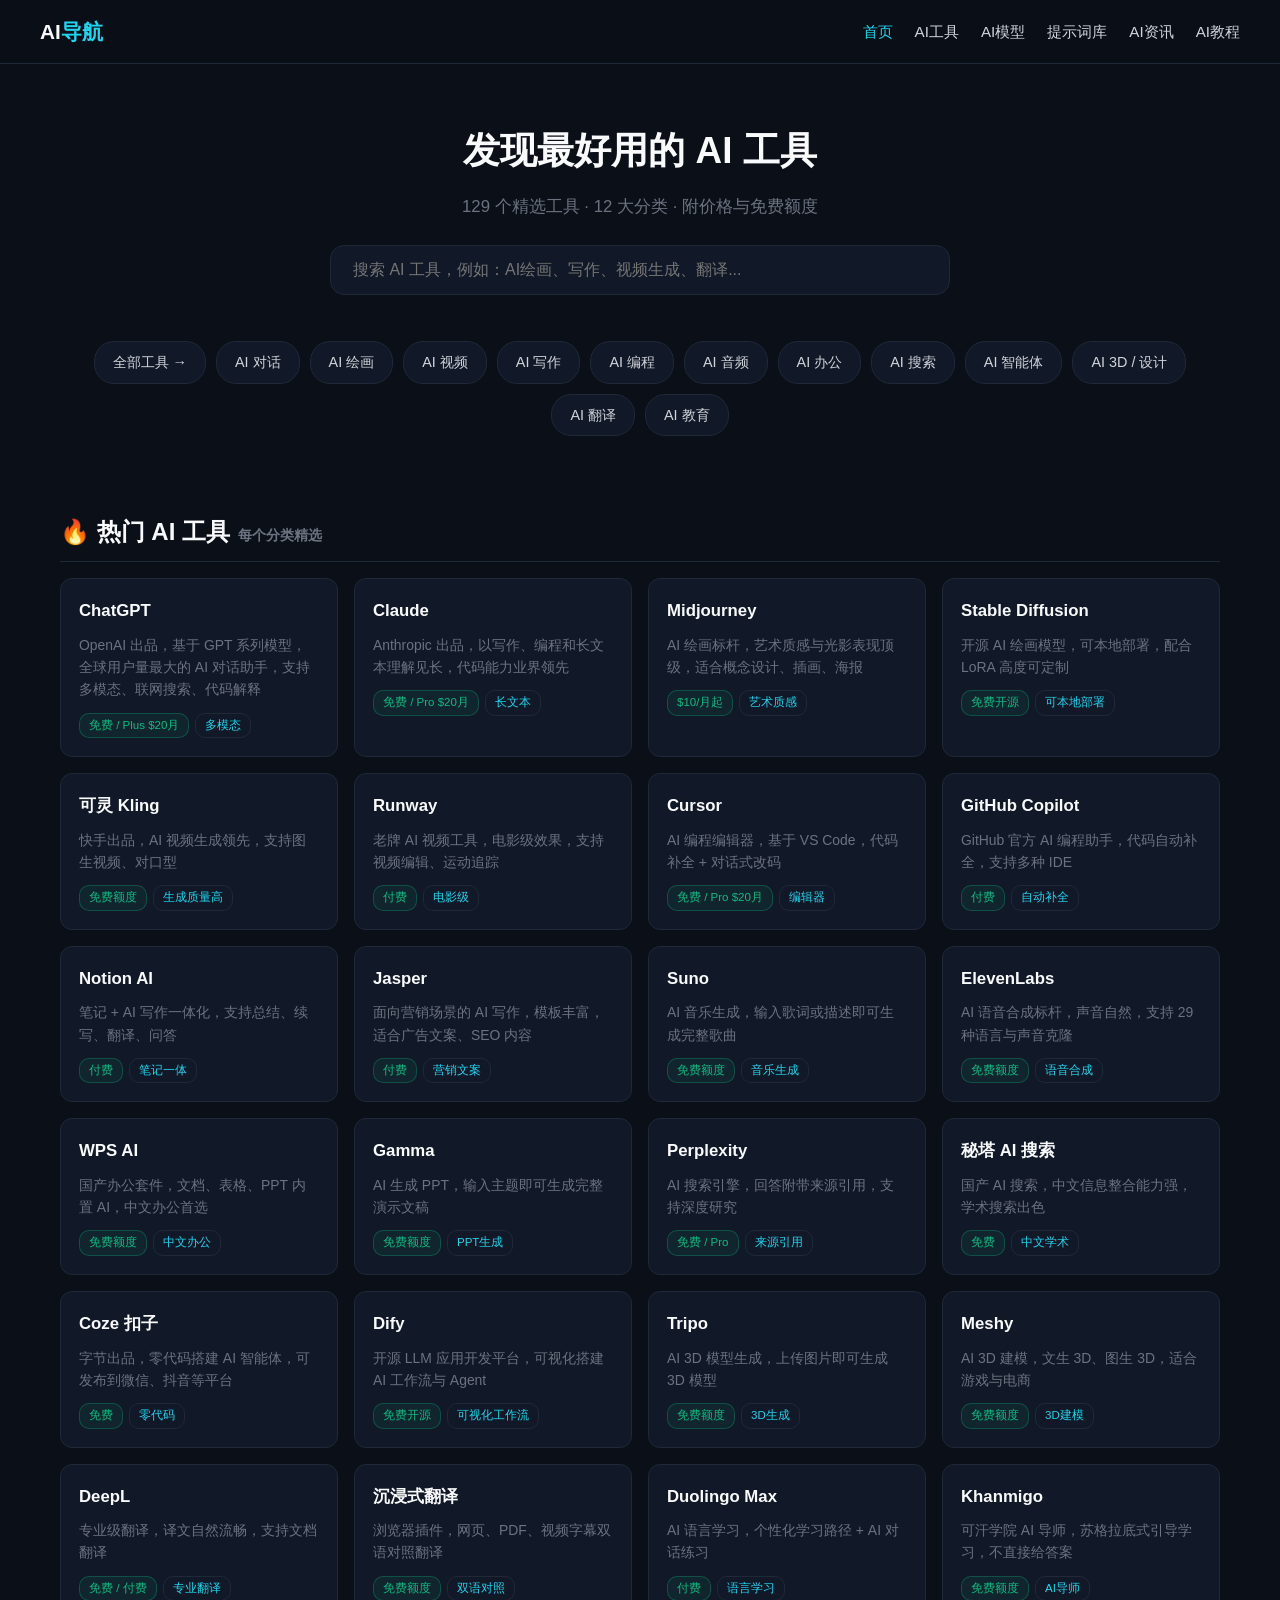
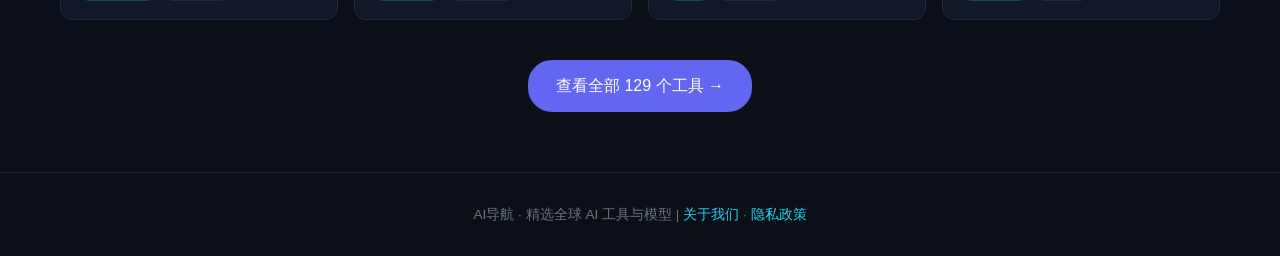
==== index.html @ 82794724 "AI导航站：129个AI工具 + 30篇资讯 + 20篇教程 + 15个提示词场景" ====
<!DOCTYPE html>
<html lang="zh-CN">
<head>
<meta charset="UTF-8">
<meta name="viewport" content="width=device-width, initial-scale=1.0">
<title>AI导航 - AI工具大全 | AI模型合集 | 提示词库 | AI资讯教程</title>
<meta name="description" content="最全的AI导航站：129个精选AI工具、AI大模型合集、专业提示词库、最新AI资讯与免费教程。找AI工具，上AI导航。">
<meta name="keywords" content="AI导航,AI工具,AI工具合集,AI模型,提示词库,ChatGPT,AI绘画,AI视频,AI写作">
<link rel="stylesheet" href="css/style.css">
</head>
<body>
<header>
  <div class="container nav">
    <div class="logo">AI<span>导航</span></div>
    <nav class="nav-links">
      <a href="index.html" class="active">首页</a>
      <a href="tools.html">AI工具</a>
      <a href="models.html">AI模型</a>
      <a href="prompts.html">提示词库</a>
      <a href="news.html">AI资讯</a>
      <a href="learn.html">AI教程</a>
    </nav>
  </div>
</header>
<main class="container">

  <div class="hero">
    <h1>发现最好用的 AI 工具</h1>
    <p>129 个精选工具 · 12 大分类 · 附价格与免费额度</p>
    <div class="search-box">
      <input type="text" id="searchInput" placeholder="搜索 AI 工具，例如：AI绘画、写作、视频生成、翻译...">
    </div>
  </div>

  <div class="cats">
    <a class="cat-btn" href="tools.html">全部工具 →</a>
    <a class="cat-btn" href="tools.html#chat">AI 对话</a>
    <a class="cat-btn" href="tools.html#image">AI 绘画</a>
    <a class="cat-btn" href="tools.html#video">AI 视频</a>
    <a class="cat-btn" href="tools.html#write">AI 写作</a>
    <a class="cat-btn" href="tools.html#code">AI 编程</a>
    <a class="cat-btn" href="tools.html#audio">AI 音频</a>
    <a class="cat-btn" href="tools.html#office">AI 办公</a>
    <a class="cat-btn" href="tools.html#search">AI 搜索</a>
    <a class="cat-btn" href="tools.html#agent">AI 智能体</a>
    <a class="cat-btn" href="tools.html#design3d">AI 3D / 设计</a>
    <a class="cat-btn" href="tools.html#translate">AI 翻译</a>
    <a class="cat-btn" href="tools.html#edu">AI 教育</a>
  </div>

  <h2 class="section-title">🔥 热门 AI 工具<small>每个分类精选</small></h2>
  <div class="grid">
    <a class="card" data-cat="chat" href="tools.html#chat" rel="noopener">
      <h3>ChatGPT</h3>
      <p class="desc">OpenAI 出品，基于 GPT 系列模型，全球用户量最大的 AI 对话助手，支持多模态、联网搜索、代码解释</p>
      <div class="meta">
        <span class="price">免费 / Plus $20月</span>
        <span class="tag">多模态</span>
      </div>
    </a>
    <a class="card" data-cat="chat" href="tools.html#chat" rel="noopener">
      <h3>Claude</h3>
      <p class="desc">Anthropic 出品，以写作、编程和长文本理解见长，代码能力业界领先</p>
      <div class="meta">
        <span class="price">免费 / Pro $20月</span>
        <span class="tag">长文本</span>
      </div>
    </a>
    <a class="card" data-cat="image" href="tools.html#image" rel="noopener">
      <h3>Midjourney</h3>
      <p class="desc">AI 绘画标杆，艺术质感与光影表现顶级，适合概念设计、插画、海报</p>
      <div class="meta">
        <span class="price">$10/月起</span>
        <span class="tag">艺术质感</span>
      </div>
    </a>
    <a class="card" data-cat="image" href="tools.html#image" rel="noopener">
      <h3>Stable Diffusion</h3>
      <p class="desc">开源 AI 绘画模型，可本地部署，配合 LoRA 高度可定制</p>
      <div class="meta">
        <span class="price">免费开源</span>
        <span class="tag">可本地部署</span>
      </div>
    </a>
    <a class="card" data-cat="video" href="tools.html#video" rel="noopener">
      <h3>可灵 Kling</h3>
      <p class="desc">快手出品，AI 视频生成领先，支持图生视频、对口型</p>
      <div class="meta">
        <span class="price">免费额度</span>
        <span class="tag">生成质量高</span>
      </div>
    </a>
    <a class="card" data-cat="video" href="tools.html#video" rel="noopener">
      <h3>Runway</h3>
      <p class="desc">老牌 AI 视频工具，电影级效果，支持视频编辑、运动追踪</p>
      <div class="meta">
        <span class="price">付费</span>
        <span class="tag">电影级</span>
      </div>
    </a>
    <a class="card" data-cat="code" href="tools.html#code" rel="noopener">
      <h3>Cursor</h3>
      <p class="desc">AI 编程编辑器，基于 VS Code，代码补全 + 对话式改码</p>
      <div class="meta">
        <span class="price">免费 / Pro $20月</span>
        <span class="tag">编辑器</span>
      </div>
    </a>
    <a class="card" data-cat="code" href="tools.html#code" rel="noopener">
      <h3>GitHub Copilot</h3>
      <p class="desc">GitHub 官方 AI 编程助手，代码自动补全，支持多种 IDE</p>
      <div class="meta">
        <span class="price">付费</span>
        <span class="tag">自动补全</span>
      </div>
    </a>
    <a class="card" data-cat="write" href="tools.html#write" rel="noopener">
      <h3>Notion AI</h3>
      <p class="desc">笔记 + AI 写作一体化，支持总结、续写、翻译、问答</p>
      <div class="meta">
        <span class="price">付费</span>
        <span class="tag">笔记一体</span>
      </div>
    </a>
    <a class="card" data-cat="write" href="tools.html#write" rel="noopener">
      <h3>Jasper</h3>
      <p class="desc">面向营销场景的 AI 写作，模板丰富，适合广告文案、SEO 内容</p>
      <div class="meta">
        <span class="price">付费</span>
        <span class="tag">营销文案</span>
      </div>
    </a>
    <a class="card" data-cat="audio" href="tools.html#audio" rel="noopener">
      <h3>Suno</h3>
      <p class="desc">AI 音乐生成，输入歌词或描述即可生成完整歌曲</p>
      <div class="meta">
        <span class="price">免费额度</span>
        <span class="tag">音乐生成</span>
      </div>
    </a>
    <a class="card" data-cat="audio" href="tools.html#audio" rel="noopener">
      <h3>ElevenLabs</h3>
      <p class="desc">AI 语音合成标杆，声音自然，支持 29 种语言与声音克隆</p>
      <div class="meta">
        <span class="price">免费额度</span>
        <span class="tag">语音合成</span>
      </div>
    </a>
    <a class="card" data-cat="office" href="tools.html#office" rel="noopener">
      <h3>WPS AI</h3>
      <p class="desc">国产办公套件，文档、表格、PPT 内置 AI，中文办公首选</p>
      <div class="meta">
        <span class="price">免费额度</span>
        <span class="tag">中文办公</span>
      </div>
    </a>
    <a class="card" data-cat="office" href="tools.html#office" rel="noopener">
      <h3>Gamma</h3>
      <p class="desc">AI 生成 PPT，输入主题即可生成完整演示文稿</p>
      <div class="meta">
        <span class="price">免费额度</span>
        <span class="tag">PPT生成</span>
      </div>
    </a>
    <a class="card" data-cat="search" href="tools.html#search" rel="noopener">
      <h3>Perplexity</h3>
      <p class="desc">AI 搜索引擎，回答附带来源引用，支持深度研究</p>
      <div class="meta">
        <span class="price">免费 / Pro</span>
        <span class="tag">来源引用</span>
      </div>
    </a>
    <a class="card" data-cat="search" href="tools.html#search" rel="noopener">
      <h3>秘塔 AI 搜索</h3>
      <p class="desc">国产 AI 搜索，中文信息整合能力强，学术搜索出色</p>
      <div class="meta">
        <span class="price">免费</span>
        <span class="tag">中文学术</span>
      </div>
    </a>
    <a class="card" data-cat="agent" href="tools.html#agent" rel="noopener">
      <h3>Coze 扣子</h3>
      <p class="desc">字节出品，零代码搭建 AI 智能体，可发布到微信、抖音等平台</p>
      <div class="meta">
        <span class="price">免费</span>
        <span class="tag">零代码</span>
      </div>
    </a>
    <a class="card" data-cat="agent" href="tools.html#agent" rel="noopener">
      <h3>Dify</h3>
      <p class="desc">开源 LLM 应用开发平台，可视化搭建 AI 工作流与 Agent</p>
      <div class="meta">
        <span class="price">免费开源</span>
        <span class="tag">可视化工作流</span>
      </div>
    </a>
    <a class="card" data-cat="design3d" href="tools.html#design3d" rel="noopener">
      <h3>Tripo</h3>
      <p class="desc">AI 3D 模型生成，上传图片即可生成 3D 模型</p>
      <div class="meta">
        <span class="price">免费额度</span>
        <span class="tag">3D生成</span>
      </div>
    </a>
    <a class="card" data-cat="design3d" href="tools.html#design3d" rel="noopener">
      <h3>Meshy</h3>
      <p class="desc">AI 3D 建模，文生 3D、图生 3D，适合游戏与电商</p>
      <div class="meta">
        <span class="price">免费额度</span>
        <span class="tag">3D建模</span>
      </div>
    </a>
    <a class="card" data-cat="translate" href="tools.html#translate" rel="noopener">
      <h3>DeepL</h3>
      <p class="desc">专业级翻译，译文自然流畅，支持文档翻译</p>
      <div class="meta">
        <span class="price">免费 / 付费</span>
        <span class="tag">专业翻译</span>
      </div>
    </a>
    <a class="card" data-cat="translate" href="tools.html#translate" rel="noopener">
      <h3>沉浸式翻译</h3>
      <p class="desc">浏览器插件，网页、PDF、视频字幕双语对照翻译</p>
      <div class="meta">
        <span class="price">免费额度</span>
        <span class="tag">双语对照</span>
      </div>
    </a>
    <a class="card" data-cat="edu" href="tools.html#edu" rel="noopener">
      <h3>Duolingo Max</h3>
      <p class="desc">AI 语言学习，个性化学习路径 + AI 对话练习</p>
      <div class="meta">
        <span class="price">付费</span>
        <span class="tag">语言学习</span>
      </div>
    </a>
    <a class="card" data-cat="edu" href="tools.html#edu" rel="noopener">
      <h3>Khanmigo</h3>
      <p class="desc">可汗学院 AI 导师，苏格拉底式引导学习，不直接给答案</p>
      <div class="meta">
        <span class="price">免费额度</span>
        <span class="tag">AI导师</span>
      </div>
    </a>
  </div>

  <div style="text-align:center; margin:40px 0;">
    <a href="tools.html" style="display:inline-block; background:var(--accent); color:#fff; padding:12px 28px; border-radius:24px; font-size:1em;">查看全部 129 个工具 →</a>
  </div>

</main>
<footer>
  <div class="container">
    <p>AI导航 · 精选全球 AI 工具与模型 | <a href="about.html">关于我们</a> · <a href="privacy.html">隐私政策</a></p>
  </div>
</footer>
<script src="js/main.js"></script>
</body>
</html>
---- css/style.css ----
/* AI导航站 - 全站样式 */
:root {
  --bg: #0b0f17; --card: #111827; --border: #1f2937; --text: #d1d5db;
  --heading: #f9fafb; --accent: #6366f1; --accent2: #22d3ee; --green: #10b981;
  --muted: #6b7280;
}
* { margin:0; padding:0; box-sizing:border-box; }
body { background:var(--bg); color:var(--text); font-family:-apple-system,"Microsoft YaHei","PingFang SC",sans-serif; line-height:1.7; }
a { color:inherit; text-decoration:none; }
.container { max-width:1200px; margin:0 auto; padding:0 20px; }

header { background:rgba(11,15,23,0.9); backdrop-filter:blur(10px); border-bottom:1px solid var(--border); position:sticky; top:0; z-index:100; }
.nav { display:flex; align-items:center; justify-content:space-between; padding:14px 0; }
.logo { font-size:1.3em; font-weight:700; color:var(--heading); }
.logo span { color:var(--accent2); }
.nav-links { display:flex; gap:22px; }
.nav-links a { color:var(--text); font-size:0.95em; }
.nav-links a:hover, .nav-links a.active { color:var(--accent2); }

.hero { text-align:center; padding:56px 0 26px; }
.hero h1 { font-size:2.3em; color:var(--heading); margin-bottom:10px; }
.hero p { color:var(--muted); margin-bottom:24px; font-size:1.05em; }
.search-box { max-width:620px; margin:0 auto; position:relative; }
.search-box input { width:100%; padding:15px 22px; border-radius:14px; border:1px solid var(--border); background:var(--card); color:var(--heading); font-size:1em; outline:none; }
.search-box input:focus { border-color:var(--accent); }

.cats { display:flex; flex-wrap:wrap; gap:10px; justify-content:center; padding:20px 0 40px; }
.cat-btn { padding:8px 18px; border-radius:20px; border:1px solid var(--border); background:var(--card); color:var(--text); cursor:pointer; font-size:0.9em; }
.cat-btn:hover, .cat-btn.active { background:var(--accent); color:#fff; border-color:var(--accent); }

.section-title { font-size:1.5em; color:var(--heading); margin:36px 0 16px; padding-bottom:8px; border-bottom:1px solid var(--border); }
.section-title small { color:var(--muted); font-size:0.6em; margin-left:8px; }
.grid { display:grid; grid-template-columns:repeat(auto-fill,minmax(260px,1fr)); gap:16px; }
.card { background:var(--card); border:1px solid var(--border); border-radius:12px; padding:18px; transition:transform .15s, border-color .15s; display:block; }
.card:hover { transform:translateY(-3px); border-color:var(--accent); }
.card h3 { color:var(--heading); font-size:1.05em; margin-bottom:8px; }
.card .desc { color:var(--muted); font-size:0.87em; margin-bottom:12px; line-height:1.6; }
.card .meta { display:flex; flex-wrap:wrap; gap:6px; }
.card .price { font-size:0.72em; color:var(--green); border:1px solid rgba(16,185,129,0.3); background:rgba(16,185,129,0.08); padding:2px 9px; border-radius:10px; }
.card .tag { font-size:0.72em; color:var(--accent2); border:1px solid var(--border); padding:2px 9px; border-radius:10px; }

table { width:100%; border-collapse:collapse; background:var(--card); border-radius:12px; overflow:hidden; margin:16px 0; }
th, td { padding:12px 16px; text-align:left; border-bottom:1px solid var(--border); font-size:0.92em; }
th { background:#1a2234; color:var(--heading); }
tr:hover td { background:#141b2b; }

.article { background:var(--card); border:1px solid var(--border); border-radius:12px; padding:22px; margin-bottom:16px; }
.article h3 { color:var(--heading); margin-bottom:8px; }
.article .date { color:var(--muted); font-size:0.8em; }
.article p { color:var(--text); margin-top:8px; }
.article pre { background:#1e293b; color:#e2e8f0; padding:12px 16px; border-radius:8px; overflow-x:auto; margin:12px 0; }
.article pre code { font-family:"Consolas","SF Mono",monospace; font-size:0.9em; }

footer { border-top:1px solid var(--border); margin-top:60px; padding:30px 0; text-align:center; color:var(--muted); font-size:0.85em; }
footer a { color:var(--accent2); }

@media (max-width:640px) {
  .hero h1 { font-size:1.6em; }
  .nav-links { gap:12px; }
  .nav-links a { font-size:0.85em; }
}
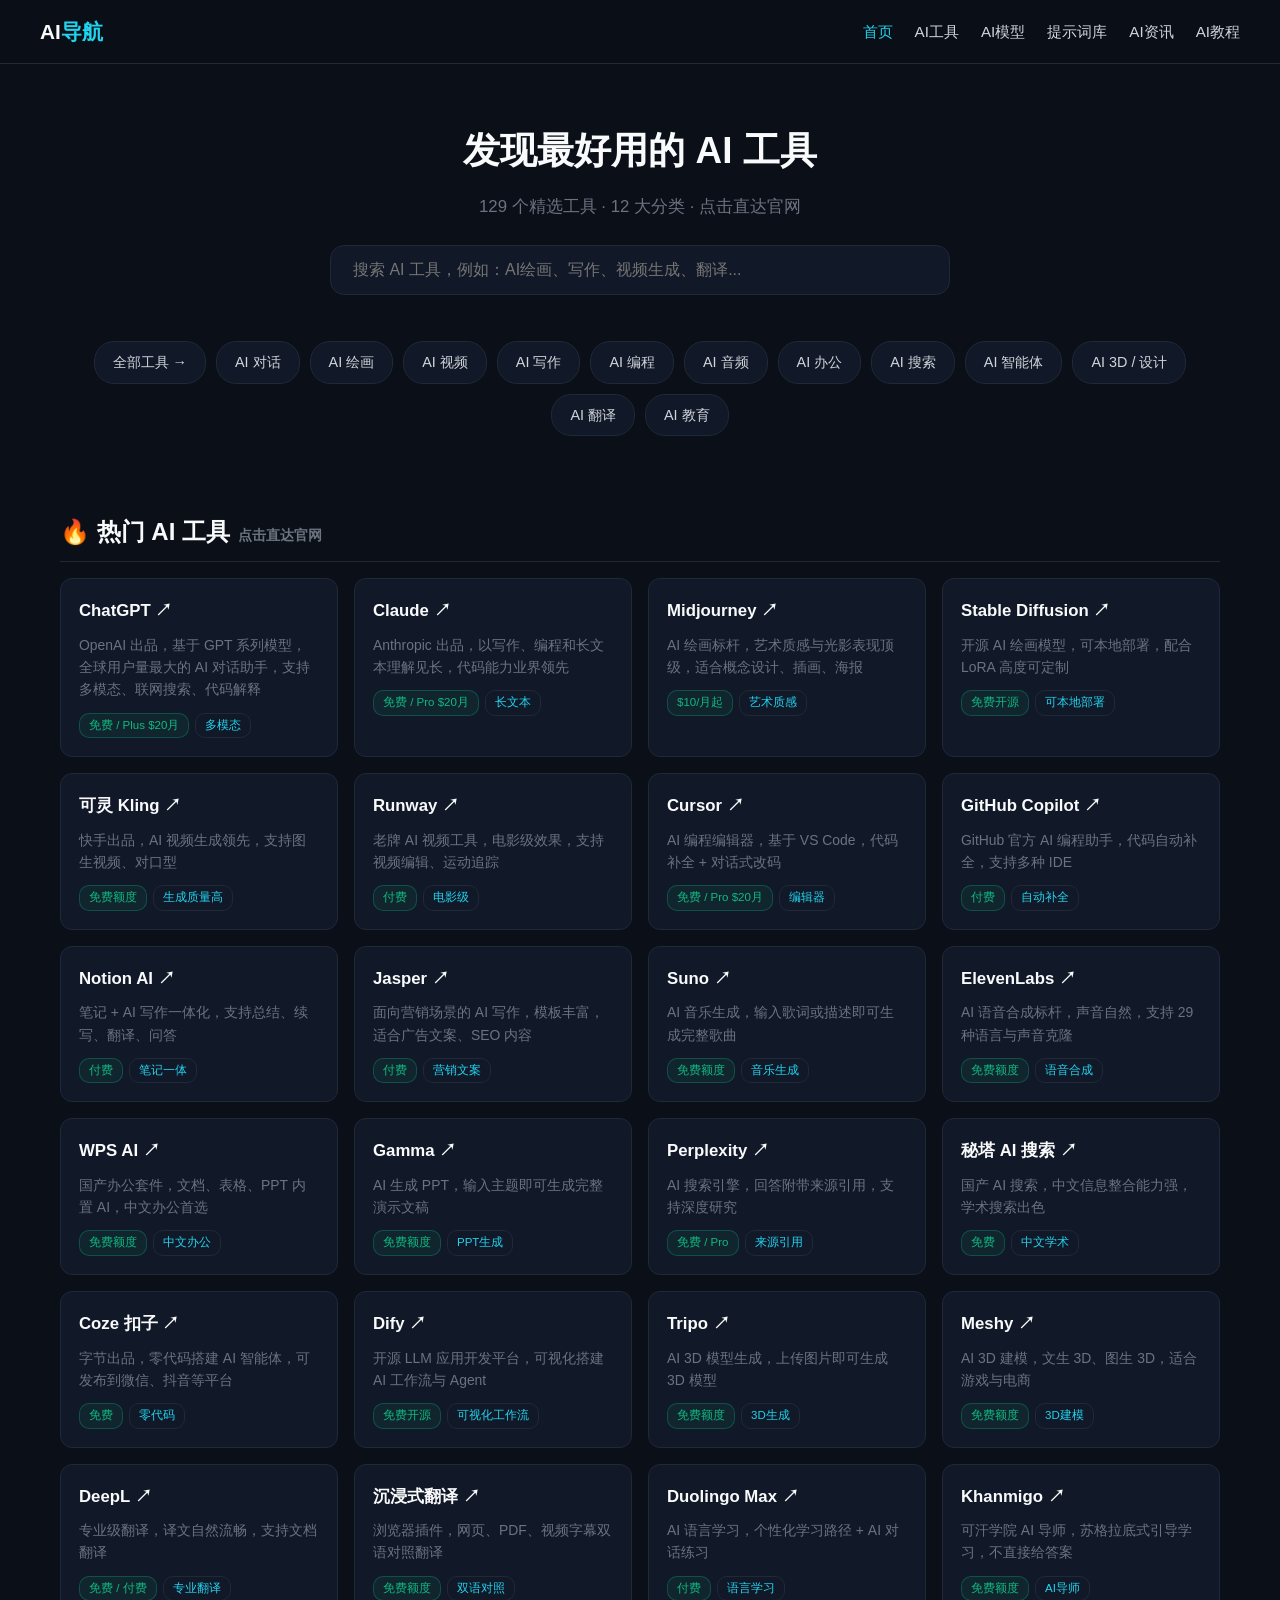
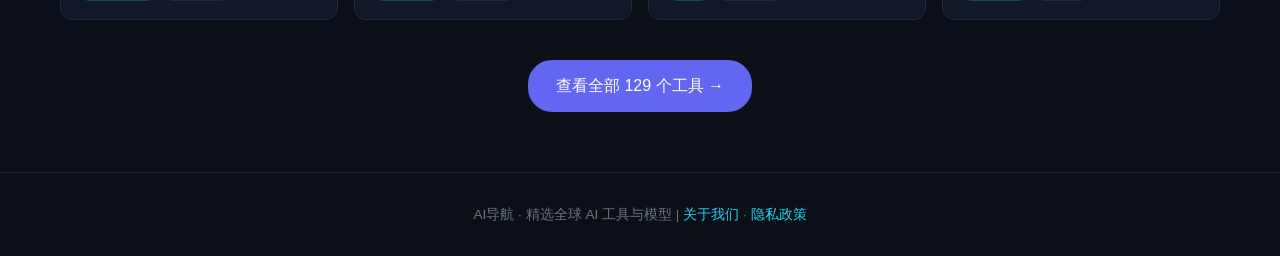
==== commit d8b1fb46: "修复：工具卡片点击直达对应AI官网（129个工具补全URL）" ====
--- a/index.html
+++ b/index.html
@@ -4,7 +4,7 @@
 <meta charset="UTF-8">
 <meta name="viewport" content="width=device-width, initial-scale=1.0">
 <title>AI导航 - AI工具大全 | AI模型合集 | 提示词库 | AI资讯教程</title>
-<meta name="description" content="最全的AI导航站：129个精选AI工具、AI大模型合集、专业提示词库、最新AI资讯与免费教程。找AI工具，上AI导航。">
+<meta name="description" content="最全的AI导航站：129个精选AI工具（点击直达官网）、AI大模型合集、专业提示词库、最新AI资讯与免费教程。找AI工具，上AI导航。">
 <meta name="keywords" content="AI导航,AI工具,AI工具合集,AI模型,提示词库,ChatGPT,AI绘画,AI视频,AI写作">
 <link rel="stylesheet" href="css/style.css">
 </head>
@@ -26,7 +26,7 @@
 
   <div class="hero">
     <h1>发现最好用的 AI 工具</h1>
-    <p>129 个精选工具 · 12 大分类 · 附价格与免费额度</p>
+    <p>129 个精选工具 · 12 大分类 · 点击直达官网</p>
     <div class="search-box">
       <input type="text" id="searchInput" placeholder="搜索 AI 工具，例如：AI绘画、写作、视频生成、翻译...">
     </div>
@@ -48,194 +48,194 @@
     <a class="cat-btn" href="tools.html#edu">AI 教育</a>
   </div>
 
-  <h2 class="section-title">🔥 热门 AI 工具<small>每个分类精选</small></h2>
+  <h2 class="section-title">🔥 热门 AI 工具<small>点击直达官网</small></h2>
   <div class="grid">
-    <a class="card" data-cat="chat" href="tools.html#chat" rel="noopener">
-      <h3>ChatGPT</h3>
+    <a class="card" data-cat="chat" href="https://chatgpt.com" target="_blank" rel="noopener">
+      <h3>ChatGPT ↗</h3>
       <p class="desc">OpenAI 出品，基于 GPT 系列模型，全球用户量最大的 AI 对话助手，支持多模态、联网搜索、代码解释</p>
       <div class="meta">
         <span class="price">免费 / Plus $20月</span>
         <span class="tag">多模态</span>
       </div>
     </a>
-    <a class="card" data-cat="chat" href="tools.html#chat" rel="noopener">
-      <h3>Claude</h3>
+    <a class="card" data-cat="chat" href="https://claude.ai" target="_blank" rel="noopener">
+      <h3>Claude ↗</h3>
       <p class="desc">Anthropic 出品，以写作、编程和长文本理解见长，代码能力业界领先</p>
       <div class="meta">
         <span class="price">免费 / Pro $20月</span>
         <span class="tag">长文本</span>
       </div>
     </a>
-    <a class="card" data-cat="image" href="tools.html#image" rel="noopener">
-      <h3>Midjourney</h3>
+    <a class="card" data-cat="image" href="https://www.midjourney.com" target="_blank" rel="noopener">
+      <h3>Midjourney ↗</h3>
       <p class="desc">AI 绘画标杆，艺术质感与光影表现顶级，适合概念设计、插画、海报</p>
       <div class="meta">
         <span class="price">$10/月起</span>
         <span class="tag">艺术质感</span>
       </div>
     </a>
-    <a class="card" data-cat="image" href="tools.html#image" rel="noopener">
-      <h3>Stable Diffusion</h3>
+    <a class="card" data-cat="image" href="https://stability.ai" target="_blank" rel="noopener">
+      <h3>Stable Diffusion ↗</h3>
       <p class="desc">开源 AI 绘画模型，可本地部署，配合 LoRA 高度可定制</p>
       <div class="meta">
         <span class="price">免费开源</span>
         <span class="tag">可本地部署</span>
       </div>
     </a>
-    <a class="card" data-cat="video" href="tools.html#video" rel="noopener">
-      <h3>可灵 Kling</h3>
+    <a class="card" data-cat="video" href="https://kling.kuaishou.com" target="_blank" rel="noopener">
+      <h3>可灵 Kling ↗</h3>
       <p class="desc">快手出品，AI 视频生成领先，支持图生视频、对口型</p>
       <div class="meta">
         <span class="price">免费额度</span>
         <span class="tag">生成质量高</span>
       </div>
     </a>
-    <a class="card" data-cat="video" href="tools.html#video" rel="noopener">
-      <h3>Runway</h3>
+    <a class="card" data-cat="video" href="https://runwayml.com" target="_blank" rel="noopener">
+      <h3>Runway ↗</h3>
       <p class="desc">老牌 AI 视频工具，电影级效果，支持视频编辑、运动追踪</p>
       <div class="meta">
         <span class="price">付费</span>
         <span class="tag">电影级</span>
       </div>
     </a>
-    <a class="card" data-cat="code" href="tools.html#code" rel="noopener">
-      <h3>Cursor</h3>
+    <a class="card" data-cat="code" href="https://cursor.com" target="_blank" rel="noopener">
+      <h3>Cursor ↗</h3>
       <p class="desc">AI 编程编辑器，基于 VS Code，代码补全 + 对话式改码</p>
       <div class="meta">
         <span class="price">免费 / Pro $20月</span>
         <span class="tag">编辑器</span>
       </div>
     </a>
-    <a class="card" data-cat="code" href="tools.html#code" rel="noopener">
-      <h3>GitHub Copilot</h3>
+    <a class="card" data-cat="code" href="https://github.com/features/copilot" target="_blank" rel="noopener">
+      <h3>GitHub Copilot ↗</h3>
       <p class="desc">GitHub 官方 AI 编程助手，代码自动补全，支持多种 IDE</p>
       <div class="meta">
         <span class="price">付费</span>
         <span class="tag">自动补全</span>
       </div>
     </a>
-    <a class="card" data-cat="write" href="tools.html#write" rel="noopener">
-      <h3>Notion AI</h3>
+    <a class="card" data-cat="write" href="https://www.notion.so" target="_blank" rel="noopener">
+      <h3>Notion AI ↗</h3>
       <p class="desc">笔记 + AI 写作一体化，支持总结、续写、翻译、问答</p>
       <div class="meta">
         <span class="price">付费</span>
         <span class="tag">笔记一体</span>
       </div>
     </a>
-    <a class="card" data-cat="write" href="tools.html#write" rel="noopener">
-      <h3>Jasper</h3>
+    <a class="card" data-cat="write" href="https://www.jasper.ai" target="_blank" rel="noopener">
+      <h3>Jasper ↗</h3>
       <p class="desc">面向营销场景的 AI 写作，模板丰富，适合广告文案、SEO 内容</p>
       <div class="meta">
         <span class="price">付费</span>
         <span class="tag">营销文案</span>
       </div>
     </a>
-    <a class="card" data-cat="audio" href="tools.html#audio" rel="noopener">
-      <h3>Suno</h3>
+    <a class="card" data-cat="audio" href="https://suno.com" target="_blank" rel="noopener">
+      <h3>Suno ↗</h3>
       <p class="desc">AI 音乐生成，输入歌词或描述即可生成完整歌曲</p>
       <div class="meta">
         <span class="price">免费额度</span>
         <span class="tag">音乐生成</span>
       </div>
     </a>
-    <a class="card" data-cat="audio" href="tools.html#audio" rel="noopener">
-      <h3>ElevenLabs</h3>
+    <a class="card" data-cat="audio" href="https://elevenlabs.io" target="_blank" rel="noopener">
+      <h3>ElevenLabs ↗</h3>
       <p class="desc">AI 语音合成标杆，声音自然，支持 29 种语言与声音克隆</p>
       <div class="meta">
         <span class="price">免费额度</span>
         <span class="tag">语音合成</span>
       </div>
     </a>
-    <a class="card" data-cat="office" href="tools.html#office" rel="noopener">
-      <h3>WPS AI</h3>
+    <a class="card" data-cat="office" href="https://www.wps.cn" target="_blank" rel="noopener">
+      <h3>WPS AI ↗</h3>
       <p class="desc">国产办公套件，文档、表格、PPT 内置 AI，中文办公首选</p>
       <div class="meta">
         <span class="price">免费额度</span>
         <span class="tag">中文办公</span>
       </div>
     </a>
-    <a class="card" data-cat="office" href="tools.html#office" rel="noopener">
-      <h3>Gamma</h3>
+    <a class="card" data-cat="office" href="https://gamma.app" target="_blank" rel="noopener">
+      <h3>Gamma ↗</h3>
       <p class="desc">AI 生成 PPT，输入主题即可生成完整演示文稿</p>
       <div class="meta">
         <span class="price">免费额度</span>
         <span class="tag">PPT生成</span>
       </div>
     </a>
-    <a class="card" data-cat="search" href="tools.html#search" rel="noopener">
-      <h3>Perplexity</h3>
+    <a class="card" data-cat="search" href="https://www.perplexity.ai" target="_blank" rel="noopener">
+      <h3>Perplexity ↗</h3>
       <p class="desc">AI 搜索引擎，回答附带来源引用，支持深度研究</p>
       <div class="meta">
         <span class="price">免费 / Pro</span>
         <span class="tag">来源引用</span>
       </div>
     </a>
-    <a class="card" data-cat="search" href="tools.html#search" rel="noopener">
-      <h3>秘塔 AI 搜索</h3>
+    <a class="card" data-cat="search" href="https://metaso.cn" target="_blank" rel="noopener">
+      <h3>秘塔 AI 搜索 ↗</h3>
       <p class="desc">国产 AI 搜索，中文信息整合能力强，学术搜索出色</p>
       <div class="meta">
         <span class="price">免费</span>
         <span class="tag">中文学术</span>
       </div>
     </a>
-    <a class="card" data-cat="agent" href="tools.html#agent" rel="noopener">
-      <h3>Coze 扣子</h3>
+    <a class="card" data-cat="agent" href="https://www.coze.cn" target="_blank" rel="noopener">
+      <h3>Coze 扣子 ↗</h3>
       <p class="desc">字节出品，零代码搭建 AI 智能体，可发布到微信、抖音等平台</p>
       <div class="meta">
         <span class="price">免费</span>
         <span class="tag">零代码</span>
       </div>
     </a>
-    <a class="card" data-cat="agent" href="tools.html#agent" rel="noopener">
-      <h3>Dify</h3>
+    <a class="card" data-cat="agent" href="https://dify.ai" target="_blank" rel="noopener">
+      <h3>Dify ↗</h3>
       <p class="desc">开源 LLM 应用开发平台，可视化搭建 AI 工作流与 Agent</p>
       <div class="meta">
         <span class="price">免费开源</span>
         <span class="tag">可视化工作流</span>
       </div>
     </a>
-    <a class="card" data-cat="design3d" href="tools.html#design3d" rel="noopener">
-      <h3>Tripo</h3>
+    <a class="card" data-cat="design3d" href="https://www.tripo3d.ai" target="_blank" rel="noopener">
+      <h3>Tripo ↗</h3>
       <p class="desc">AI 3D 模型生成，上传图片即可生成 3D 模型</p>
       <div class="meta">
         <span class="price">免费额度</span>
         <span class="tag">3D生成</span>
       </div>
     </a>
-    <a class="card" data-cat="design3d" href="tools.html#design3d" rel="noopener">
-      <h3>Meshy</h3>
+    <a class="card" data-cat="design3d" href="https://www.meshy.ai" target="_blank" rel="noopener">
+      <h3>Meshy ↗</h3>
       <p class="desc">AI 3D 建模，文生 3D、图生 3D，适合游戏与电商</p>
       <div class="meta">
         <span class="price">免费额度</span>
         <span class="tag">3D建模</span>
       </div>
     </a>
-    <a class="card" data-cat="translate" href="tools.html#translate" rel="noopener">
-      <h3>DeepL</h3>
+    <a class="card" data-cat="translate" href="https://www.deepl.com" target="_blank" rel="noopener">
+      <h3>DeepL ↗</h3>
       <p class="desc">专业级翻译，译文自然流畅，支持文档翻译</p>
       <div class="meta">
         <span class="price">免费 / 付费</span>
         <span class="tag">专业翻译</span>
       </div>
     </a>
-    <a class="card" data-cat="translate" href="tools.html#translate" rel="noopener">
-      <h3>沉浸式翻译</h3>
+    <a class="card" data-cat="translate" href="https://immersivetranslate.com" target="_blank" rel="noopener">
+      <h3>沉浸式翻译 ↗</h3>
       <p class="desc">浏览器插件，网页、PDF、视频字幕双语对照翻译</p>
       <div class="meta">
         <span class="price">免费额度</span>
         <span class="tag">双语对照</span>
       </div>
     </a>
-    <a class="card" data-cat="edu" href="tools.html#edu" rel="noopener">
-      <h3>Duolingo Max</h3>
+    <a class="card" data-cat="edu" href="https://www.duolingo.com" target="_blank" rel="noopener">
+      <h3>Duolingo Max ↗</h3>
       <p class="desc">AI 语言学习，个性化学习路径 + AI 对话练习</p>
       <div class="meta">
         <span class="price">付费</span>
         <span class="tag">语言学习</span>
       </div>
     </a>
-    <a class="card" data-cat="edu" href="tools.html#edu" rel="noopener">
-      <h3>Khanmigo</h3>
+    <a class="card" data-cat="edu" href="https://www.khanmigo.ai" target="_blank" rel="noopener">
+      <h3>Khanmigo ↗</h3>
       <p class="desc">可汗学院 AI 导师，苏格拉底式引导学习，不直接给答案</p>
       <div class="meta">
         <span class="price">免费额度</span>
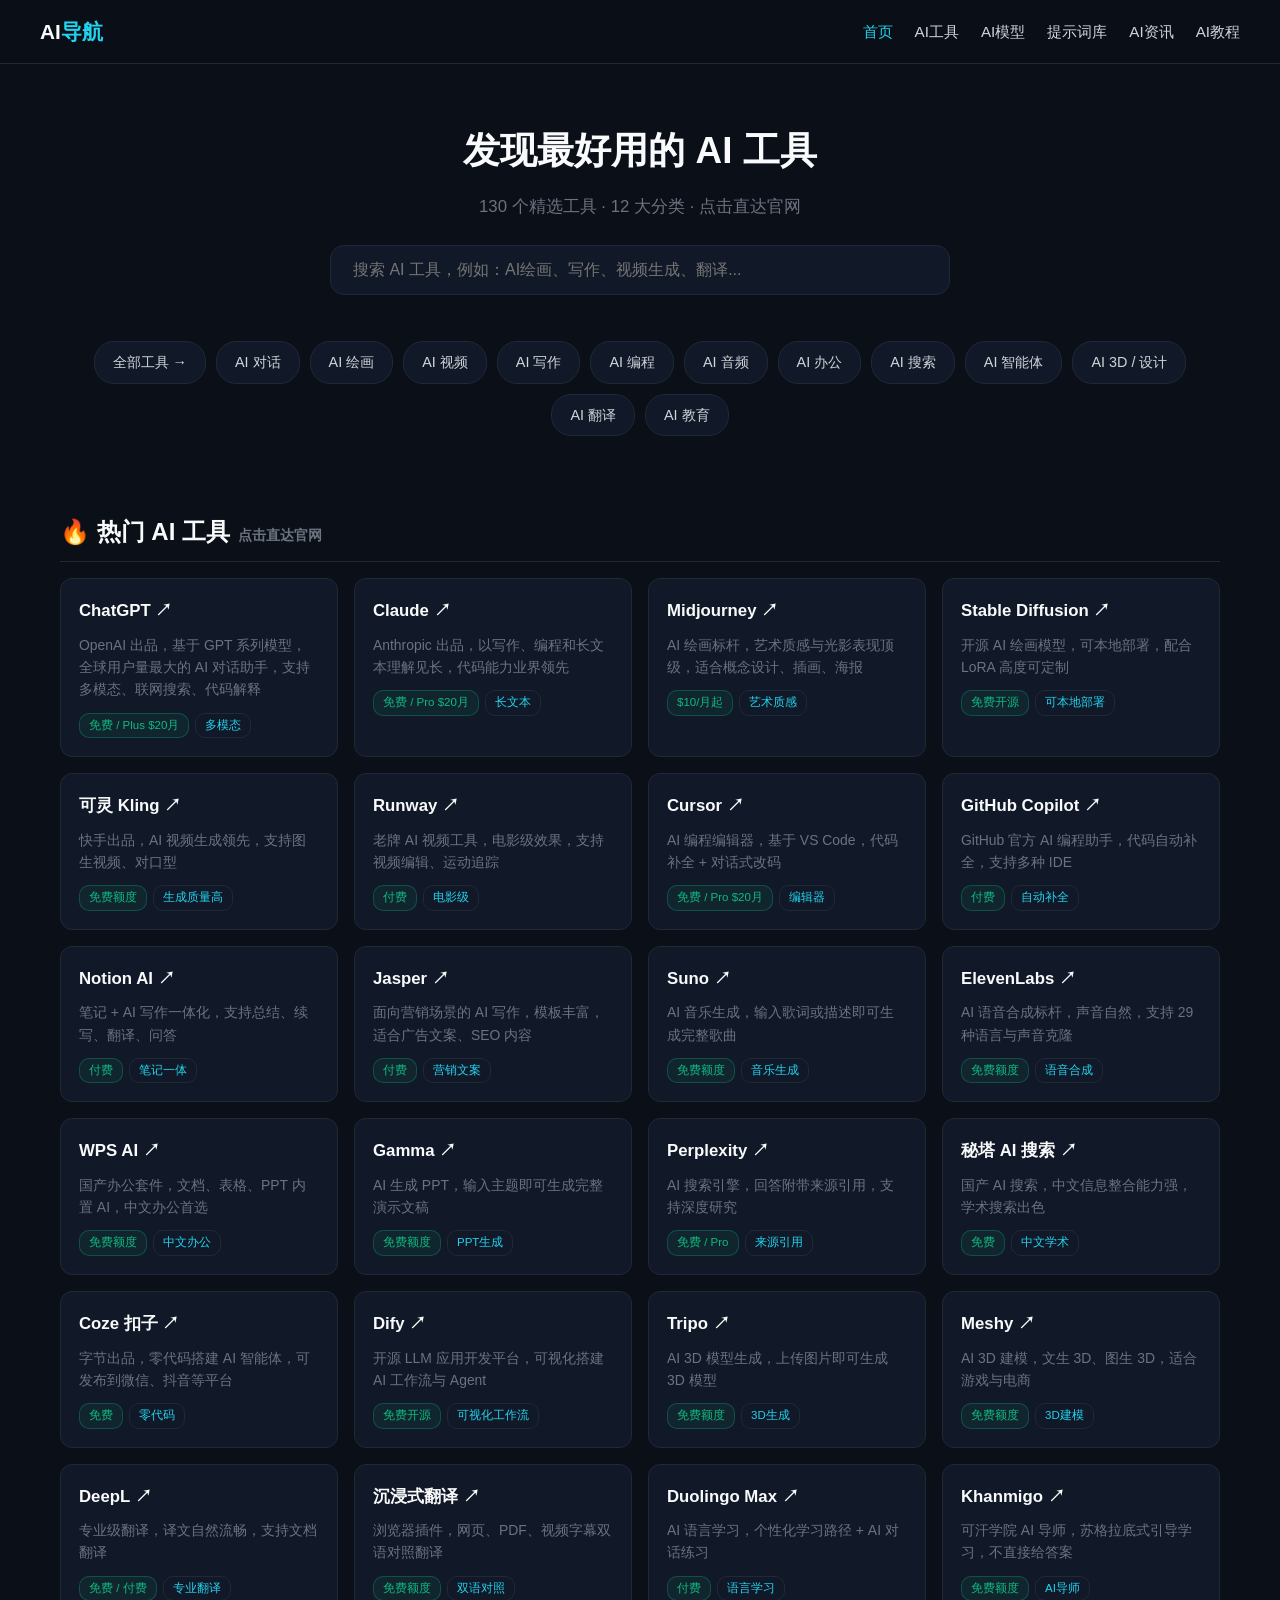
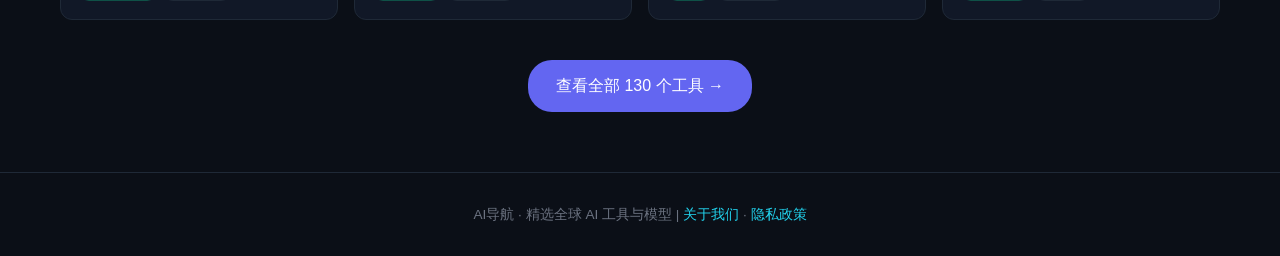
==== commit 943cdfc1: "收录 agent-qa 并更新工具数量 Signed-off-by: vostride <pranshuchittora@users.noreply.github.com>" ====
--- a/index.html
+++ b/index.html
@@ -4,9 +4,17 @@
 <meta charset="UTF-8">
 <meta name="viewport" content="width=device-width, initial-scale=1.0">
 <title>AI导航 - AI工具大全 | AI模型合集 | 提示词库 | AI资讯教程</title>
-<meta name="description" content="最全的AI导航站：129个精选AI工具（点击直达官网）、AI大模型合集、专业提示词库、最新AI资讯与免费教程。找AI工具，上AI导航。">
+<meta name="description" content="最全的AI导航站：130个精选AI工具（点击直达官网）、AI大模型合集、专业提示词库、最新AI资讯与免费教程。找AI工具，上AI导航。">
 <meta name="keywords" content="AI导航,AI工具,AI工具合集,AI模型,提示词库,ChatGPT,AI绘画,AI视频,AI写作">
 <link rel="stylesheet" href="css/style.css">
+<!-- Google tag (gtag.js) -->
+<script async src="https://www.googletagmanager.com/gtag/js?id=G-CKG54MLKJB"></script>
+<script>
+  window.dataLayer = window.dataLayer || [];
+  function gtag(){dataLayer.push(arguments);}
+  gtag('js', new Date());
+  gtag('config', 'G-CKG54MLKJB');
+</script>
 </head>
 <body>
 <header>
@@ -26,7 +34,7 @@
 
   <div class="hero">
     <h1>发现最好用的 AI 工具</h1>
-    <p>129 个精选工具 · 12 大分类 · 点击直达官网</p>
+    <p>130 个精选工具 · 12 大分类 · 点击直达官网</p>
     <div class="search-box">
       <input type="text" id="searchInput" placeholder="搜索 AI 工具，例如：AI绘画、写作、视频生成、翻译...">
     </div>
@@ -245,7 +253,7 @@
   </div>
 
   <div style="text-align:center; margin:40px 0;">
-    <a href="tools.html" style="display:inline-block; background:var(--accent); color:#fff; padding:12px 28px; border-radius:24px; font-size:1em;">查看全部 129 个工具 →</a>
+    <a href="tools.html" style="display:inline-block; background:var(--accent); color:#fff; padding:12px 28px; border-radius:24px; font-size:1em;">查看全部 130 个工具 →</a>
   </div>
 
 </main>
